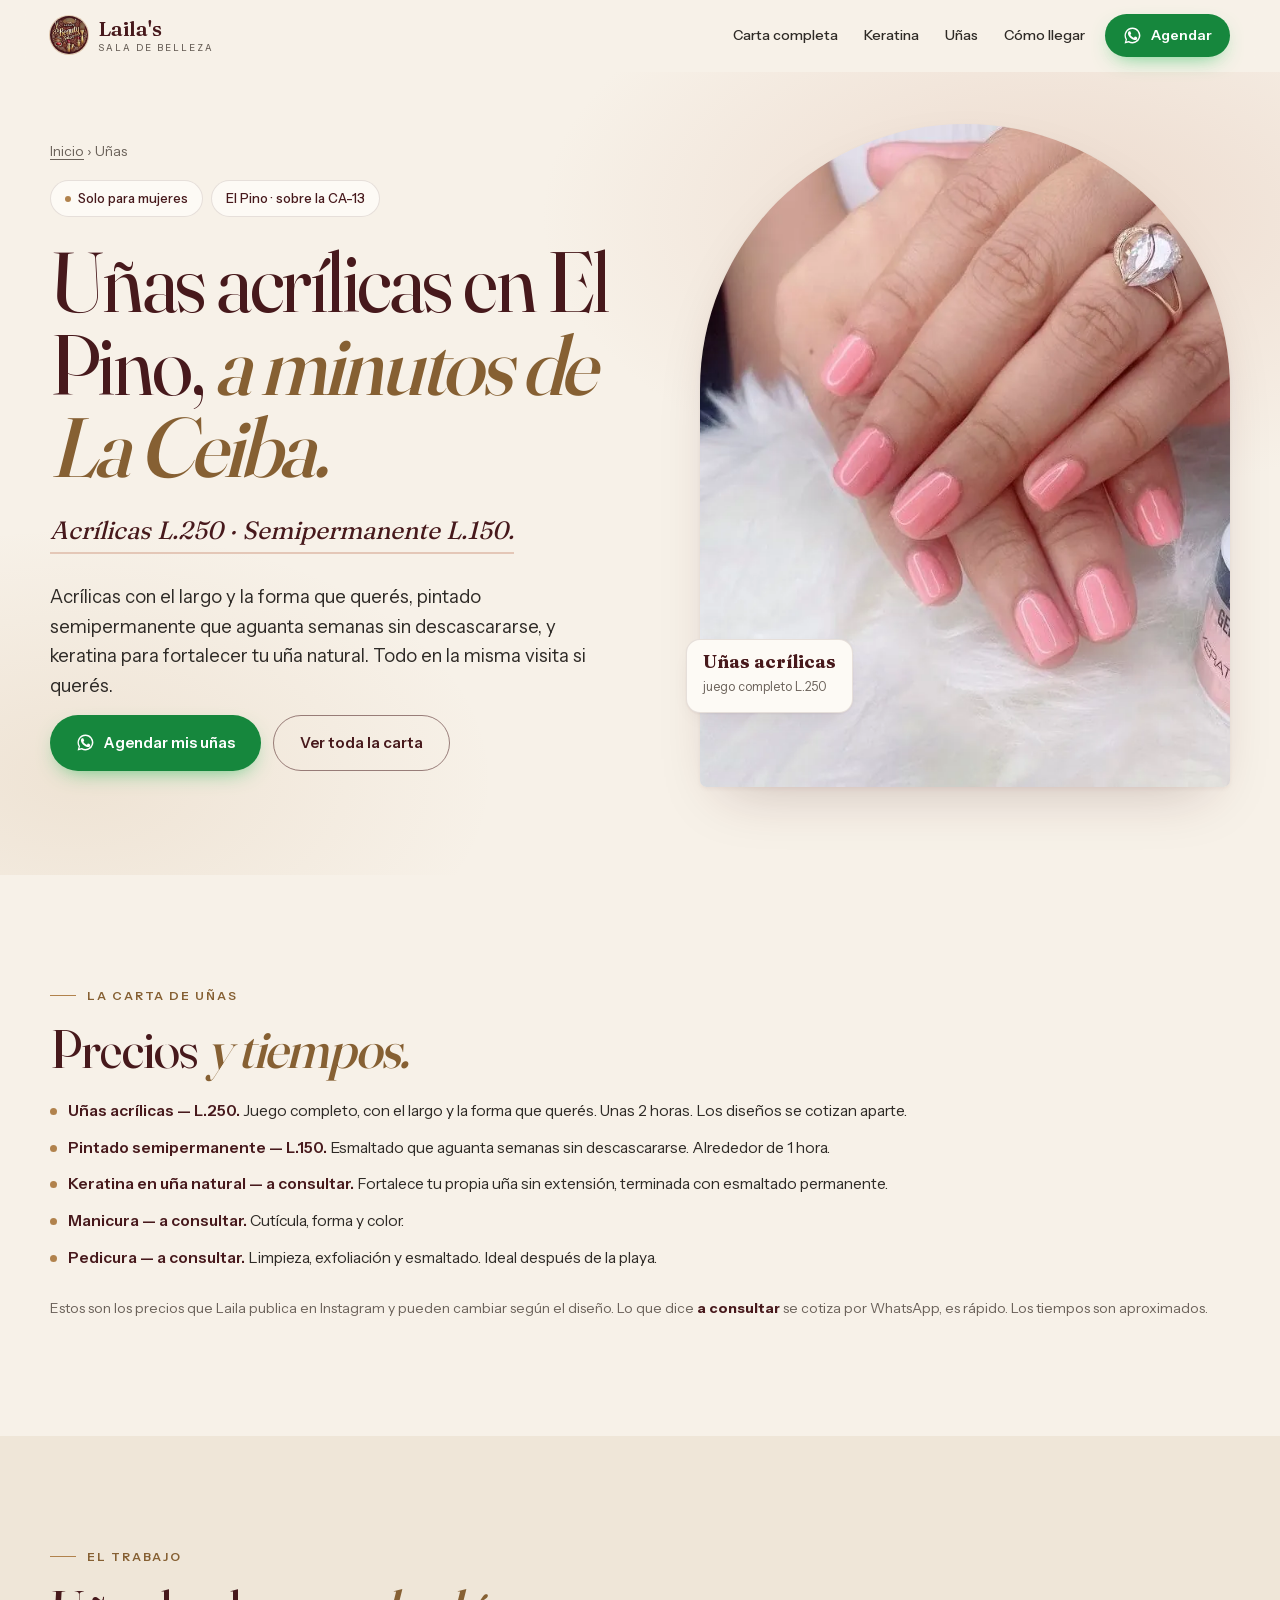
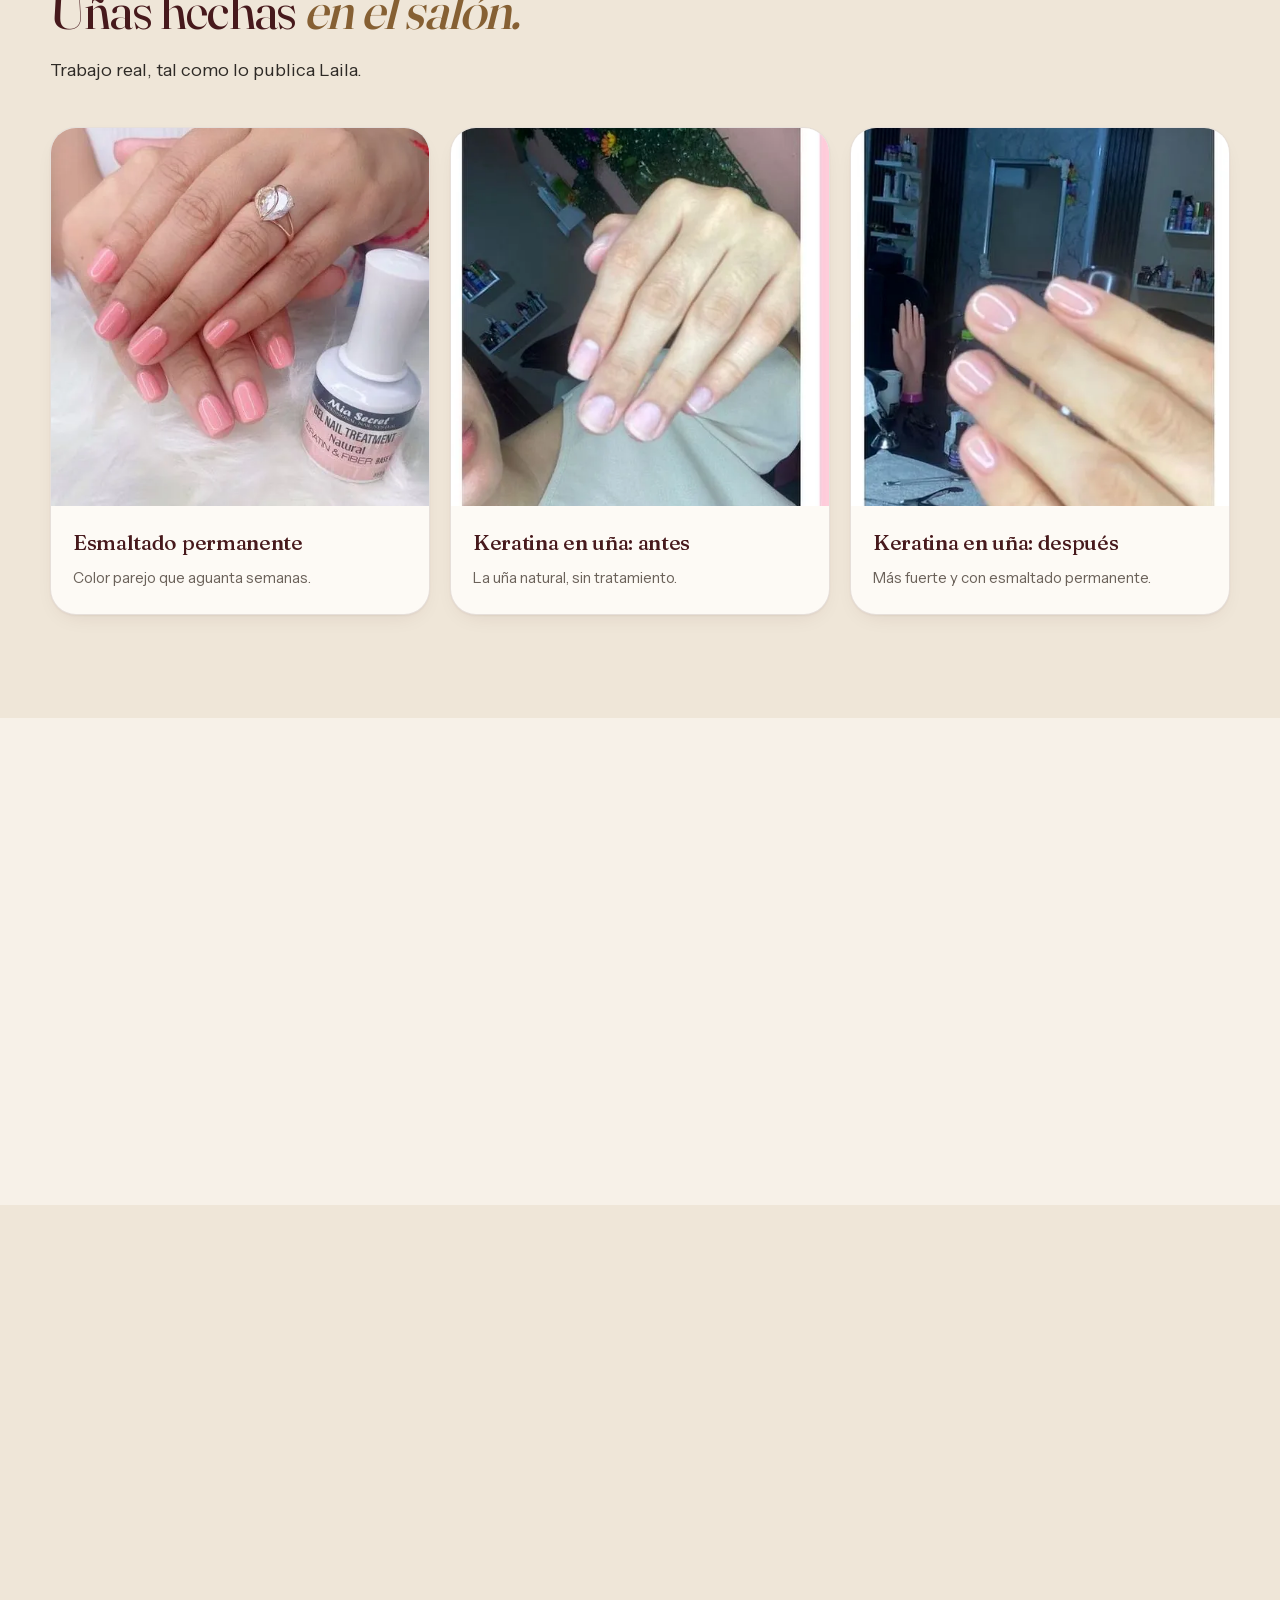
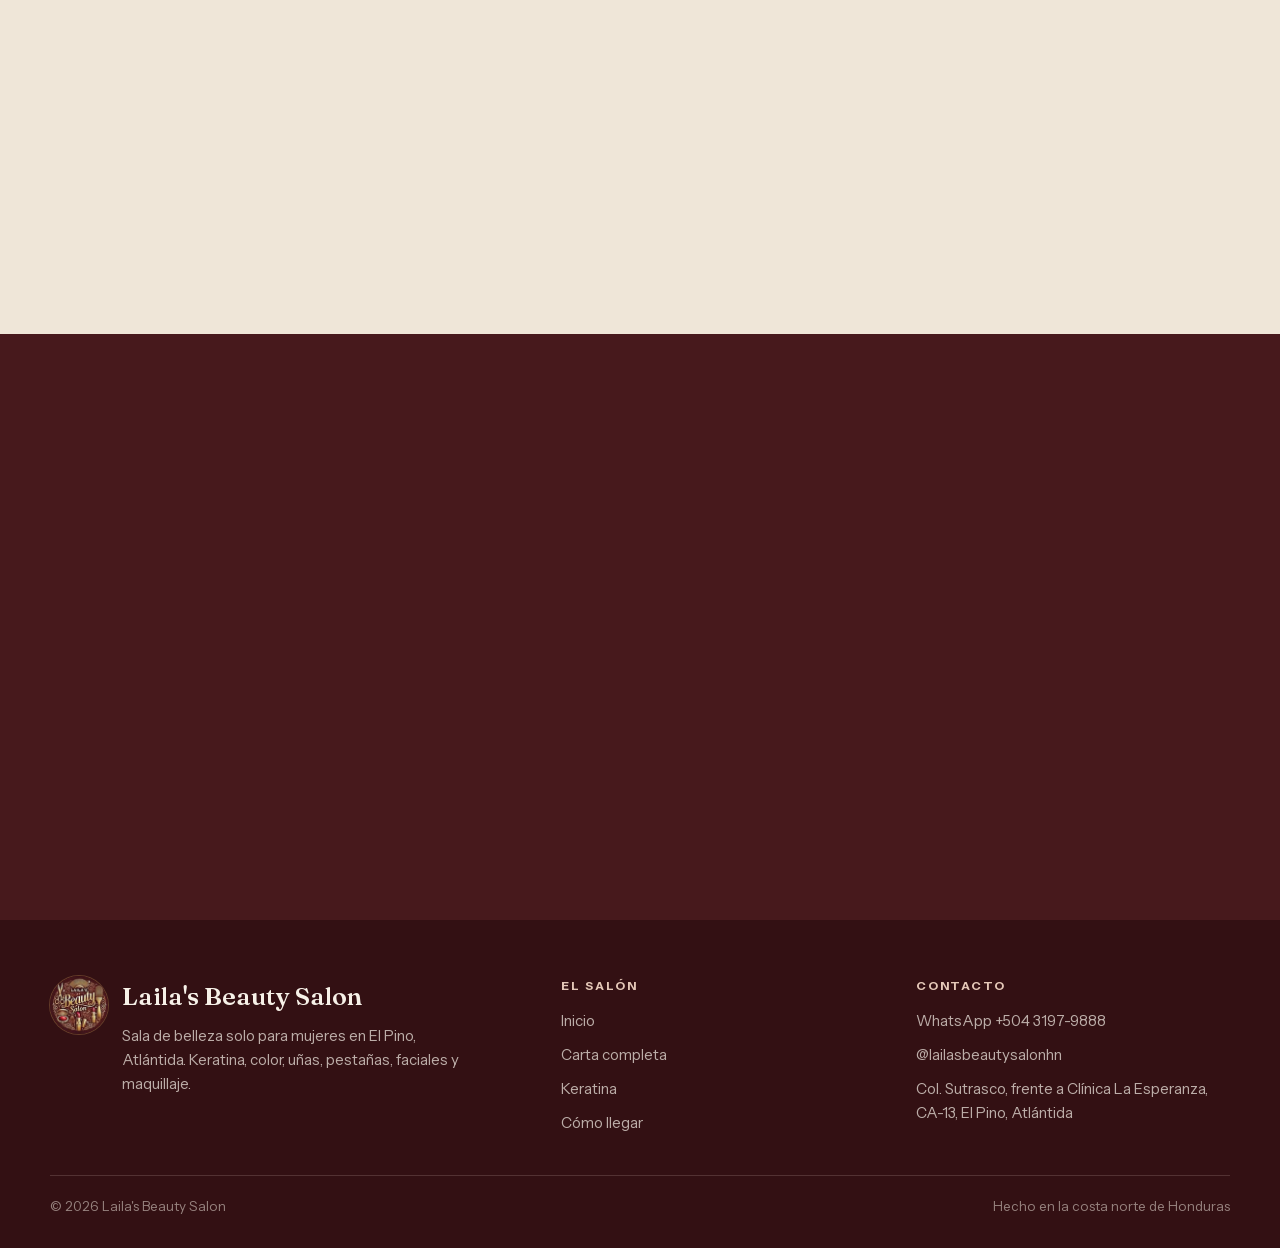
==== unas/index.html @ 7b8ee7a7 "Add keratina and uñas service pages; repo checker; docs The 2026 research ranked dedicated service p" ====
<!DOCTYPE html>
<html lang="es-HN">
<head>
  <meta charset="UTF-8">
  <meta name="viewport" content="width=device-width, initial-scale=1.0">
  <title>Uñas acrílicas en El Pino, cerca de La Ceiba — L.250 | Laila's Beauty Salon</title>
  <meta name="description" content="Uñas acrílicas L.250, pintado semipermanente L.150, keratina en uña natural, manicura y pedicura en El Pino, sobre la CA-13 a 20 minutos de La Ceiba. Salón solo para mujeres. Agendá por WhatsApp al +504 3197-9888.">
  <meta name="theme-color" content="#f7f1e8">
  <link rel="canonical" href="https://thejohncarter-ai.github.io/lailas-beauty-salon/unas/">

  <meta property="og:type" content="website">
  <meta property="og:site_name" content="Laila's Beauty Salon">
  <meta property="og:title" content="Uñas acrílicas L.250 en El Pino — Laila's Beauty Salon">
  <meta property="og:description" content="Acrílicas, semipermanente y keratina en uña natural, a 20 minutos de La Ceiba. Agendá por WhatsApp.">
  <meta property="og:image" content="https://thejohncarter-ai.github.io/lailas-beauty-salon/assets/img/work/unas-rosadas.jpg">
  <meta property="og:image:alt" content="Uñas con pintado semipermanente rosado en Laila's Beauty Salon">
  <meta property="og:url" content="https://thejohncarter-ai.github.io/lailas-beauty-salon/unas/">
  <meta property="og:locale" content="es_HN">
  <meta name="twitter:card" content="summary_large_image">

  <link rel="icon" href="../assets/favicon.svg" type="image/svg+xml">
  <link rel="apple-touch-icon" href="../assets/apple-touch-icon.png">
  <link rel="preload" href="../assets/fonts/Fraunces.woff2" as="font" type="font/woff2" crossorigin>
  <link rel="preload" href="../assets/fonts/InstrumentSans.woff2" as="font" type="font/woff2" crossorigin>
  <link rel="preload" href="../assets/img/work/unas-detalle.webp" as="image" type="image/webp" fetchpriority="high">
  <link rel="stylesheet" href="../css/style.css?v=27bfb7c552">

  <script type="application/ld+json">
  {
    "@context": "https://schema.org",
    "@graph": [
      {
        "@type": "BeautySalon",
        "@id": "https://thejohncarter-ai.github.io/lailas-beauty-salon/#salon",
        "name": "Laila's Beauty Salon",
        "url": "https://thejohncarter-ai.github.io/lailas-beauty-salon/",
        "telephone": "+50431979888",
        "address": {
          "@type": "PostalAddress",
          "streetAddress": "Col. Sutrasco, frente a Clínica La Esperanza, Carretera CA-13",
          "addressLocality": "El Pino",
          "addressRegion": "Atlántida",
          "addressCountry": "HN"
        },
        "geo": { "@type": "GeoCoordinates", "latitude": 15.712227, "longitude": -86.907434 }
      },
      {
        "@type": "Service",
        "@id": "https://thejohncarter-ai.github.io/lailas-beauty-salon/unas/#acrilicas",
        "name": "Uñas acrílicas (juego completo)",
        "serviceType": "Uñas acrílicas",
        "url": "https://thejohncarter-ai.github.io/lailas-beauty-salon/unas/",
        "provider": { "@id": "https://thejohncarter-ai.github.io/lailas-beauty-salon/#salon" },
        "areaServed": [
          { "@type": "City", "name": "El Pino" },
          { "@type": "City", "name": "El Porvenir" },
          { "@type": "City", "name": "La Ceiba" }
        ],
        "offers": { "@type": "Offer", "price": "250", "priceCurrency": "HNL" }
      },
      {
        "@type": "Service",
        "@id": "https://thejohncarter-ai.github.io/lailas-beauty-salon/unas/#semipermanente",
        "name": "Pintado semipermanente",
        "serviceType": "Esmaltado semipermanente",
        "url": "https://thejohncarter-ai.github.io/lailas-beauty-salon/unas/",
        "provider": { "@id": "https://thejohncarter-ai.github.io/lailas-beauty-salon/#salon" },
        "offers": { "@type": "Offer", "price": "150", "priceCurrency": "HNL" }
      },
      {
        "@type": "BreadcrumbList",
        "itemListElement": [
          { "@type": "ListItem", "position": 1, "name": "Inicio", "item": "https://thejohncarter-ai.github.io/lailas-beauty-salon/" },
          { "@type": "ListItem", "position": 2, "name": "Uñas", "item": "https://thejohncarter-ai.github.io/lailas-beauty-salon/unas/" }
        ]
      }
    ]
  }
  </script>
</head>

<body>

<header class="nav">
  <div class="nav__in">
    <a href="../" class="brand" aria-label="Laila's Beauty Salon, inicio">
      <span class="brand__seal"><picture><source srcset="../assets/logo.webp" type="image/webp"><img src="../assets/logo.jpg" alt="" width="38" height="38"></picture></span>
      <span class="brand__txt">
        <span class="brand__name">Laila's</span>
        <span class="brand__sub">Sala de belleza</span>
      </span>
    </a>
    <nav class="nav__links" aria-label="Secciones">
      <a href="../#servicios">Carta completa</a>
      <a href="../keratina/">Keratina</a>
      <a href="../unas/" aria-current="page">Uñas</a>
      <a href="../#ubicacion">Cómo llegar</a>
    </nav>
    <a href="https://wa.me/50431979888?text=%C2%A1Hola%20Laila!%20%F0%9F%8C%BF%20Quiero%20agendar%20u%C3%B1as.%20%C2%BFQu%C3%A9%20cupo%20ten%C3%A9s%20esta%20semana%3F" class="btn btn--wa btn--sm js-wa-unas" target="_blank" rel="noopener">
      <svg viewBox="0 0 24 24" fill="currentColor" aria-hidden="true"><path d="M17.5 14.4c-.3-.2-1.7-.9-2-1-.3-.1-.5-.1-.7.1-.2.3-.7 1-.9 1.2-.2.2-.3.2-.6.1-.3-.2-1.2-.5-2.3-1.4-.9-.8-1.4-1.7-1.6-2-.2-.3 0-.5.1-.6l.5-.5c.1-.2.2-.3.3-.5 0-.2 0-.4-.1-.5 0-.2-.7-1.6-.9-2.2-.2-.6-.5-.5-.7-.5h-.6c-.2 0-.5.1-.8.4-.3.3-1 1-1 2.5s1.1 2.9 1.2 3.1c.1.2 2.1 3.2 5 4.4.7.3 1.2.5 1.7.6.7.2 1.3.2 1.8.1.6-.1 1.7-.7 1.9-1.4.2-.7.2-1.3.2-1.4-.1-.2-.3-.3-.5-.4z"/><path d="M12 2a10 10 0 00-8.6 15.1L2 22l5-1.3A10 10 0 1012 2zm0 18.2c-1.6 0-3.1-.4-4.4-1.2l-.3-.2-3 .8.8-2.9-.2-.3A8.2 8.2 0 1112 20.2z"/></svg>
      <span>Agendar</span>
    </a>
  </div>
</header>

<main>

  <section class="hero">
    <div class="hero__in wrap">
      <div>
        <nav aria-label="Ruta" style="font-size:14px;color:var(--tinta-2);margin-bottom:18px">
          <a href="../" style="text-decoration:underline;text-underline-offset:3px">Inicio</a> › Uñas
        </nav>
        <div class="pills">
          <span class="pill"><i></i>Solo para mujeres</span>
          <span class="pill">El Pino · sobre la CA-13</span>
        </div>

        <h1>Uñas acrílicas en El Pino, <em>a minutos de La Ceiba.</em></h1>
        <p class="hero__hook">Acrílicas L.250 · Semipermanente L.150.</p>
        <p class="hero__sub">Acrílicas con el largo y la forma que querés, pintado semipermanente que aguanta semanas sin descascararse, y keratina para fortalecer tu uña natural. Todo en la misma visita si querés.</p>

        <div class="hero__cta">
          <a href="https://wa.me/50431979888?text=%C2%A1Hola%20Laila!%20%F0%9F%8C%BF%20Quiero%20agendar%20u%C3%B1as.%20%C2%BFQu%C3%A9%20cupo%20ten%C3%A9s%20esta%20semana%3F" class="btn btn--wa js-wa-unas" target="_blank" rel="noopener">
            <svg viewBox="0 0 24 24" fill="currentColor" aria-hidden="true"><path d="M17.5 14.4c-.3-.2-1.7-.9-2-1-.3-.1-.5-.1-.7.1-.2.3-.7 1-.9 1.2-.2.2-.3.2-.6.1-.3-.2-1.2-.5-2.3-1.4-.9-.8-1.4-1.7-1.6-2-.2-.3 0-.5.1-.6l.5-.5c.1-.2.2-.3.3-.5 0-.2 0-.4-.1-.5 0-.2-.7-1.6-.9-2.2-.2-.6-.5-.5-.7-.5h-.6c-.2 0-.5.1-.8.4-.3.3-1 1-1 2.5s1.1 2.9 1.2 3.1c.1.2 2.1 3.2 5 4.4.7.3 1.2.5 1.7.6.7.2 1.3.2 1.8.1.6-.1 1.7-.7 1.9-1.4.2-.7.2-1.3.2-1.4-.1-.2-.3-.3-.5-.4z"/><path d="M12 2a10 10 0 00-8.6 15.1L2 22l5-1.3A10 10 0 1012 2zm0 18.2c-1.6 0-3.1-.4-4.4-1.2l-.3-.2-3 .8.8-2.9-.2-.3A8.2 8.2 0 1112 20.2z"/></svg>
            <span>Agendar mis uñas</span>
          </a>
          <a href="../#servicios" class="btn btn--ghost">Ver toda la carta</a>
        </div>
      </div>

      <div class="hero__art">
        <div class="hero__frame">
          <picture><source srcset="../assets/img/work/unas-detalle.webp" type="image/webp"><img src="../assets/img/work/unas-detalle.jpg" alt="Uñas con pintado semipermanente rosado hechas en Laila's Beauty Salon, El Pino" fetchpriority="high" width="772" height="819"></picture>
        </div>
        <div class="hero__tag">
          <b>Uñas acrílicas</b>
          <span>juego completo L.250</span>
        </div>
      </div>
    </div>
  </section>

  <section class="sec">
    <div class="wrap">
      <span class="kicker">La carta de uñas</span>
      <h2>Precios <em>y tiempos.</em></h2>
      <ul class="ba__facts">
        <li><i></i><span><b>Uñas acrílicas — L.250.</b> Juego completo, con el largo y la forma que querés. Unas 2 horas. Los diseños se cotizan aparte.</span></li>
        <li><i></i><span><b>Pintado semipermanente — L.150.</b> Esmaltado que aguanta semanas sin descascararse. Alrededor de 1 hora.</span></li>
        <li><i></i><span><b>Keratina en uña natural — a consultar.</b> Fortalece tu propia uña sin extensión, terminada con esmaltado permanente.</span></li>
        <li><i></i><span><b>Manicura — a consultar.</b> Cutícula, forma y color.</span></li>
        <li><i></i><span><b>Pedicura — a consultar.</b> Limpieza, exfoliación y esmaltado. Ideal después de la playa.</span></li>
      </ul>
      <p class="menu__note">Estos son los precios que Laila publica en Instagram y pueden cambiar según el diseño. Lo que dice <b>a consultar</b> se cotiza por WhatsApp, es rápido. Los tiempos son aproximados.</p>
    </div>
  </section>

  <section class="sec sec--tint">
    <div class="wrap">
      <span class="kicker">El trabajo</span>
      <h2>Uñas hechas <em>en el salón.</em></h2>
      <p class="lede">Trabajo real, tal como lo publica Laila.</p>
      <div class="boutique">
        <article class="bcard">
          <div class="bcard__img"><picture><source srcset="../assets/img/work/unas-rosadas-sm.webp" type="image/webp"><img src="../assets/img/work/unas-rosadas-sm.jpg" alt="Uñas con esmaltado permanente rosado" loading="lazy" width="700" height="490"></picture></div>
          <div class="bcard__b"><h4>Esmaltado permanente</h4><p>Color parejo que aguanta semanas.</p></div>
        </article>
        <article class="bcard">
          <div class="bcard__img"><picture><source srcset="../assets/img/work/una-antes-sm.webp" type="image/webp"><img src="../assets/img/work/una-antes-sm.jpg" alt="Uña natural antes del tratamiento de keratina" loading="lazy" width="564" height="746"></picture></div>
          <div class="bcard__b"><h4>Keratina en uña: antes</h4><p>La uña natural, sin tratamiento.</p></div>
        </article>
        <article class="bcard">
          <div class="bcard__img"><picture><source srcset="../assets/img/work/keratina-una-sm.webp" type="image/webp"><img src="../assets/img/work/keratina-una-sm.jpg" alt="La misma uña después de la keratina en uña natural con esmaltado permanente" loading="lazy" width="548" height="746"></picture></div>
          <div class="bcard__b"><h4>Keratina en uña: después</h4><p>Más fuerte y con esmaltado permanente.</p></div>
        </article>
      </div>
    </div>
  </section>

  <section class="sec">
    <div class="wrap">
      <span class="kicker">Cuidados</span>
      <h2>Para que te <em>duren más.</em></h2>
      <ul class="ba__facts">
        <li><i></i><span><b>Usá guantes</b> para lavar trastos o limpiar con químicos.</span></li>
        <li><i></i><span><b>No usés las uñas como herramienta</b> para abrir latas o despegar cosas.</span></li>
        <li><i></i><span><b>Aceite de cutícula</b> un par de veces por semana.</span></li>
        <li><i></i><span><b>Si se te levanta o se quiebra una,</b> escribime antes de intentar arreglarla en casa.</span></li>
      </ul>
    </div>
  </section>

  <section class="sec sec--tint">
    <div class="wrap">
      <span class="kicker">Preguntas</span>
      <h2>Lo que más me preguntan <em>de uñas.</em></h2>
      <div class="faq">
        <details open>
          <summary>¿Cuánto cuestan las uñas acrílicas en El Pino?</summary>
          <p>Un juego completo de uñas acrílicas cuesta L.250 en Laila's Beauty Salon y toma unas 2 horas. Los diseños se cotizan aparte según lo que querás.</p>
        </details>
        <details>
          <summary>¿Cuánto cuesta el pintado semipermanente?</summary>
          <p>L.150, y toma alrededor de una hora. Aguanta semanas sin descascararse; cuánto exactamente depende de tu uña y de tu día a día.</p>
        </details>
        <details>
          <summary>¿Qué es la keratina en uña natural?</summary>
          <p>Es un tratamiento que fortalece tu propia uña, sin ponerte extensión, terminado con esmaltado permanente. Se cotiza por WhatsApp.</p>
        </details>
        <details>
          <summary>Vengo de La Ceiba, ¿dónde queda el salón?</summary>
          <p>En El Pino, a orilla de la carretera CA-13 rumbo a Tela, frente a Clínica La Esperanza. Son unos 20 minutos desde La Ceiba y hay parqueo al frente.</p>
        </details>
      </div>
    </div>
  </section>

  <section class="sec sec--dark on-dark">
    <div class="wrap">
      <span class="kicker">Agendá</span>
      <h2>¿Te las hacés <em>esta semana?</em></h2>
      <p class="lede">Escribime y te paso el horario que tengo libre. Se abre WhatsApp con el mensaje ya escrito.</p>
      <div style="display:flex;gap:11px;flex-wrap:wrap;margin-top:22px">
        <a href="https://wa.me/50431979888?text=%C2%A1Hola%20Laila!%20%F0%9F%8C%BF%20Quiero%20agendar%20u%C3%B1as.%20%C2%BFQu%C3%A9%20cupo%20ten%C3%A9s%20esta%20semana%3F" class="btn btn--wa js-wa-unas" target="_blank" rel="noopener">
          <svg viewBox="0 0 24 24" fill="currentColor" aria-hidden="true"><path d="M17.5 14.4c-.3-.2-1.7-.9-2-1-.3-.1-.5-.1-.7.1-.2.3-.7 1-.9 1.2-.2.2-.3.2-.6.1-.3-.2-1.2-.5-2.3-1.4-.9-.8-1.4-1.7-1.6-2-.2-.3 0-.5.1-.6l.5-.5c.1-.2.2-.3.3-.5 0-.2 0-.4-.1-.5 0-.2-.7-1.6-.9-2.2-.2-.6-.5-.5-.7-.5h-.6c-.2 0-.5.1-.8.4-.3.3-1 1-1 2.5s1.1 2.9 1.2 3.1c.1.2 2.1 3.2 5 4.4.7.3 1.2.5 1.7.6.7.2 1.3.2 1.8.1.6-.1 1.7-.7 1.9-1.4.2-.7.2-1.3.2-1.4-.1-.2-.3-.3-.5-.4z"/><path d="M12 2a10 10 0 00-8.6 15.1L2 22l5-1.3A10 10 0 1012 2zm0 18.2c-1.6 0-3.1-.4-4.4-1.2l-.3-.2-3 .8.8-2.9-.2-.3A8.2 8.2 0 1112 20.2z"/></svg>
          <span>Agendar mis uñas</span>
        </a>
        <a class="btn btn--ghost" href="https://www.google.com/maps/search/?api=1&query=P36V%2BV2W+El+Pino+Honduras" target="_blank" rel="noopener">Cómo llegar</a>
      </div>
      <div class="book__num">
        <span>WhatsApp directo</span>
        <b>+504 3197-9888</b>
      </div>
    </div>
  </section>
</main>

<footer class="foot on-dark">
  <div class="wrap">
    <div class="foot__grid">
      <div class="foot__brand">
        <span class="brand__seal"><picture><source srcset="../assets/logo.webp" type="image/webp"><img src="../assets/logo.jpg" alt="" width="58" height="58"></picture></span>
        <div>
          <div class="foot__name">Laila's Beauty Salon</div>
          <p style="font-size:15px;margin-top:8px;max-width:36ch">Sala de belleza solo para mujeres en El Pino, Atlántida. Keratina, color, uñas, pestañas, faciales y maquillaje.</p>
        </div>
      </div>
      <div>
        <h5>El salón</h5>
        <ul class="foot__links">
          <li><a href="../">Inicio</a></li>
          <li><a href="../#servicios">Carta completa</a></li>
          <li><a href="../keratina/">Keratina</a></li>
          <li><a href="../#ubicacion">Cómo llegar</a></li>
        </ul>
      </div>
      <div>
        <h5>Contacto</h5>
        <ul class="foot__links">
          <li><a class="js-wa-plain" href="https://wa.me/50431979888?text=%C2%A1Hola%20Laila!%20%F0%9F%8C%BF%20Quiero%20preguntar%20por%20una%20cita." target="_blank" rel="noopener">WhatsApp +504 3197-9888</a></li>
          <li><a href="https://www.instagram.com/lailasbeautysalonhn" target="_blank" rel="noopener">@lailasbeautysalonhn</a></li>
          <li>Col. Sutrasco, frente a Clínica La Esperanza, CA-13, El Pino, Atlántida</li>
        </ul>
      </div>
    </div>
    <div class="foot__bar">
      <span>© 2026 Laila's Beauty Salon</span>
      <span>Hecho en la costa norte de Honduras</span>
    </div>
  </div>
</footer>

</body>
</html>
---- css/style.css ----
/* =====================================================================
   LAILA'S BEAUTY SALON — El Pino, Atlántida (sobre la CA-13)
   Cal (marfil) de fondo, Vino (oxblood del logo) como tinta, Bronce
   para los detalles. El oxblood #47191c sale del logo de Laila; deja de
   ser el fondo y pasa a ser la tinta, que es lo que hace que el trabajo
   de ella se vea bien en foto.
   Tipografía: Fraunces (títulos) + Instrument Sans (todo lo demás).
   ===================================================================== */

/* ---------- fuentes propias (subsetadas a latín, ~95 KB en total) ---------- */
@font-face {
  font-family: 'Fraunces';
  src: url('../assets/fonts/Fraunces.woff2') format('woff2-variations');
  font-weight: 100 900;
  font-stretch: 100%;
  font-display: swap;
}
@font-face {
  font-family: 'Instrument Sans';
  src: url('../assets/fonts/InstrumentSans.woff2') format('woff2-variations');
  font-weight: 400 700;
  font-display: swap;
}

:root {
  /* — la paleta — */
  --cal:       #f7f1e8;   /* marfil cálido: el fondo de todo */
  --cal-2:     #fdfaf5;   /* marfil más claro, para tarjetas */
  --cal-3:     #efe6d8;   /* marfil hundido, para bandas */
  --concha:    #e4c7b7;   /* rosa arena */
  --concha-2:  #f2e0d6;
  --bronce:    #b1824c;   /* sustituye al oro: se imprime y se corta en vinil. 3:1 sobre cal */
  --bronce-2:  #866033;   /* 4.5:1 hasta sobre cal-3 */
  --vino:      #47191c;   /* el oxblood exacto del logo */
  --vino-2:    #5e2328;
  --vino-3:    #331013;
  --vino-4:    #240b0e;
  --tinta:     #2e2a26;   /* gris cálido para el cuerpo de texto, nunca negro puro */
  --tinta-2:   #6b625a;
  --tinta-3:   #7b726a;   /* 4.5:1 sobre cal-2 */

  /* --line y --line-2 son decorativas (separadores, reglas).
     --line-ui es la que identifica un control y sí llega a 3:1 (WCAG 1.4.11). */
  --line:        rgba(71, 25, 28, 0.12);
  --line-2:      rgba(71, 25, 28, 0.22);
  --line-ui:     rgba(71, 25, 28, 0.53);
  --line-bronce: rgba(181, 133, 78, 0.38);
  --line-dark:   rgba(244, 231, 214, 0.16);
  --line-dark-ui: rgba(244, 231, 214, 0.42);

  --wa: #16873d;        /* verde WhatsApp lo bastante oscuro para texto blanco (4.6:1) */
  --wa-hover: #11702f;
  --wa-dark: #0f7a36;

  --display: 'Fraunces', 'Instrument Serif', Georgia, 'Times New Roman', serif;
  --sans: 'Instrument Sans', 'Inter', system-ui, -apple-system, 'Segoe UI', sans-serif;

  --ease: cubic-bezier(0.22, 1, 0.36, 1);
  --nav-h: 72px;
  --r: 16px;
  --r-lg: 26px;
  --shadow: 0 1px 2px rgba(71,25,28,.05), 0 8px 24px -12px rgba(71,25,28,.14);
  --shadow-lg: 0 2px 4px rgba(71,25,28,.05), 0 24px 60px -24px rgba(71,25,28,.26);
}

*, *::before, *::after { box-sizing: border-box; }

html {
  scroll-behavior: smooth;
  scroll-padding-top: calc(var(--nav-h) + 16px);
  -webkit-text-size-adjust: 100%;
  overflow-x: clip;
}
* { -webkit-tap-highlight-color: transparent; }
::selection { background: var(--concha); color: var(--vino); }

body {
  margin: 0;
  background: var(--cal);
  color: var(--tinta);
  font-family: var(--sans);
  font-size: 17px;
  line-height: 1.6;
  overflow-x: clip;
  -webkit-font-smoothing: antialiased;
  font-optical-sizing: auto;
}
body.is-locked { overflow: hidden; }
img { display: block; max-width: 100%; }
a { color: inherit; text-decoration: none; }
button { font: inherit; color: inherit; background: none; border: 0; cursor: pointer; }
input { font: inherit; color: inherit; }
h1, h2, h3, h4 { margin: 0; font-family: var(--display); font-weight: 500; color: var(--vino); letter-spacing: -0.015em; }
p { margin: 0 0 1em; }

/* foco visible en todo (WCAG 2.2) */
:focus-visible { outline: 2px solid var(--vino); outline-offset: 3px; border-radius: 4px; }
.on-dark :focus-visible { outline-color: var(--concha); }

.wrap { width: min(1180px, 100% - 48px); margin-inline: auto; }
.sr { position: absolute; width: 1px; height: 1px; margin: -1px; overflow: hidden; clip-path: inset(50%); white-space: nowrap; }

/* =====================  NAV  ===================== */
.nav {
  position: sticky; top: 0; z-index: 60; height: var(--nav-h);
  display: flex; align-items: center;
  background: rgba(247, 241, 232, .96);
  border-bottom: 1px solid transparent;
  transition: border-color .3s, box-shadow .3s;
}
.nav.is-scrolled { border-bottom-color: var(--line); box-shadow: 0 1px 12px rgba(71,25,28,.05); }
@media (min-width: 1024px) { .nav { background: rgba(247,241,232,.86); backdrop-filter: blur(12px); } }
.nav__in { display: flex; align-items: center; gap: 20px; width: min(1180px, 100% - 48px); margin-inline: auto; }

.brand { display: flex; align-items: center; gap: 10px; margin-right: auto; }
.brand__seal { width: 38px; height: 38px; border-radius: 50%; overflow: hidden; flex: none; box-shadow: 0 0 0 1px var(--line-bronce); }
.brand__seal img { width: 100%; height: 100%; object-fit: cover; }
.brand__txt { display: grid; line-height: 1; }
.brand__name { font-family: var(--display); font-size: 21px; font-weight: 600; color: var(--vino); letter-spacing: -.01em; }
.brand__sub { font-size: 9px; letter-spacing: .22em; text-transform: uppercase; color: var(--tinta-2); margin-top: 4px; font-weight: 500; }

.nav__links { display: flex; gap: 26px; }
.nav__links a { position: relative; font-size: 14px; color: var(--tinta); font-weight: 500; padding: 6px 0; transition: color .25s; }
.nav__links a::after { content: ''; position: absolute; left: 0; bottom: 0; height: 2px; width: 0; background: var(--bronce); transition: width .3s var(--ease); }
.nav__links a:hover, .nav__links a.is-active { color: var(--vino); }
.nav__links a:hover::after, .nav__links a.is-active::after { width: 100%; }

.lang { display: flex; border: 1px solid var(--line-ui); border-radius: 999px; padding: 2px; }
.lang__btn { font-size: 11px; font-weight: 600; letter-spacing: .06em; padding: 6px 11px; border-radius: 999px; color: var(--tinta-2); transition: .25s; min-height: 28px; }
.lang__btn.is-active { background: var(--vino); color: var(--cal); }

.burger { display: none; width: 44px; height: 44px; position: relative; flex: none; }
.burger span { position: absolute; left: 11px; width: 22px; height: 2px; background: var(--vino); border-radius: 2px; transition: .35s var(--ease); }
.burger span:nth-child(1) { top: 16px; } .burger span:nth-child(2) { top: 21px; } .burger span:nth-child(3) { top: 26px; }
.burger.is-open span:nth-child(1) { top: 21px; transform: rotate(45deg); }
.burger.is-open span:nth-child(2) { opacity: 0; }
.burger.is-open span:nth-child(3) { top: 21px; transform: rotate(-45deg); }

.mmenu {
  position: fixed; inset: var(--nav-h) 0 0; z-index: 55; background: var(--cal);
  display: grid; align-content: start; gap: 2px; padding: 28px 24px;
  opacity: 0; visibility: hidden; transition: opacity .3s, visibility .3s;
}
.mmenu.is-open { opacity: 1; visibility: visible; }
.mmenu a { font-family: var(--display); font-size: 30px; color: var(--vino); padding: 12px 0; border-bottom: 1px solid var(--line); }
.mmenu__foot { margin-top: 26px; font-size: 14px; color: var(--tinta-2); }

/* =====================  BOTONES  ===================== */
.btn {
  display: inline-flex; align-items: center; justify-content: center; gap: 9px;
  padding: 15px 26px; border-radius: 999px; font-size: 15px; font-weight: 600;
  min-height: 48px;                       /* WCAG 2.2 objetivo táctil */
  transition: transform .2s var(--ease), box-shadow .25s, background-color .25s, color .25s;
  white-space: nowrap; text-align: center;
}
.btn svg { width: 19px; height: 19px; flex: none; }
.btn--wa { background: var(--wa); color: #fff; box-shadow: 0 8px 22px -10px rgba(30,185,84,.8); }
.btn--wa:hover { background: var(--wa-hover); transform: translateY(-2px); }
.btn--vino { background: var(--vino); color: var(--cal); }
.btn--vino:hover { background: var(--vino-2); transform: translateY(-2px); }
.btn--ghost { border: 1.5px solid var(--line-ui); color: var(--vino); }
.btn--ghost:hover { border-color: var(--vino); background: rgba(71,25,28,.04); }
.on-dark .btn--ghost { border-color: var(--line-dark-ui); color: var(--cal); }
.on-dark .btn--ghost:hover { border-color: var(--concha); background: rgba(247,241,232,.08); }
.btn--sm { padding: 10px 18px; font-size: 14px; min-height: 40px; }
.btn--block { width: 100%; }

/* =====================  HERO  ===================== */
.hero { position: relative; padding: clamp(28px, 4.5vw, 52px) 0 clamp(52px, 7vw, 88px); overflow: hidden; }
.hero::before {
  content: ''; position: absolute; inset: 0; z-index: 0;
  background:
    radial-gradient(62% 55% at 82% 18%, rgba(228,199,183,.55), transparent 64%),
    radial-gradient(48% 46% at 6% 88%, rgba(181,133,78,.13), transparent 68%);
}
.hero__in { position: relative; z-index: 1; display: grid; grid-template-columns: 1.05fr .95fr; gap: clamp(32px, 5vw, 64px); align-items: center; }

.pills { display: flex; flex-wrap: wrap; gap: 8px; margin-bottom: 24px; }
.pill { display: inline-flex; align-items: center; gap: 7px; padding: 7px 14px; border-radius: 999px; font-size: 13px; font-weight: 500; background: var(--cal-2); border: 1px solid var(--line); color: var(--vino); }
.pill i { width: 6px; height: 6px; border-radius: 50%; background: var(--bronce); font-style: normal; flex: none; }
.pill--wa { background: rgba(30,185,84,.1); border-color: rgba(30,185,84,.3); color: var(--wa-dark); }
.pill--wa i { background: var(--wa); }

.hero h1 {
  font-size: clamp(42px, 7.4vw, 84px); line-height: .98; font-weight: 400;
  letter-spacing: -0.03em; margin-bottom: 22px;
  font-variation-settings: 'opsz' 144;
}
.hero h1 em { font-style: italic; font-weight: 500; color: var(--bronce-2); }
.hero__sub { max-width: 46ch; font-size: clamp(16px, 1.6vw, 18.5px); color: var(--tinta); margin-bottom: 14px; }
.hero__hook {
  display: inline-block; font-family: var(--display); font-style: italic;
  font-size: clamp(19px, 2.3vw, 25px); color: var(--vino); margin-bottom: 28px;
  border-bottom: 2px solid var(--concha); padding-bottom: 2px;
}
.hero__cta { display: flex; flex-wrap: wrap; gap: 12px; }

.hero__stats { display: flex; gap: clamp(20px, 3vw, 40px); margin-top: 38px; padding-top: 24px; border-top: 1px solid var(--line); }
.stat b { display: block; font-family: var(--display); font-size: clamp(26px, 3vw, 34px); font-weight: 600; color: var(--vino); line-height: 1; }
.stat > span { display: block; font-size: 12.5px; color: var(--tinta-2); margin-top: 6px; line-height: 1.3; }

.hero__art { position: relative; }
.hero__frame {
  position: relative; aspect-ratio: 4/5; border-radius: 50vw 50vw var(--r) var(--r);
  overflow: hidden; box-shadow: var(--shadow-lg);
}
.hero__frame img { width: 100%; height: 100%; object-fit: cover; object-position: 50% 30%; }
.hero__tag {
  position: absolute; left: -14px; bottom: 74px; z-index: 2;
  background: var(--cal-2); border-radius: 14px; padding: 12px 16px; box-shadow: var(--shadow);
  border: 1px solid var(--line);
}
.hero__tag b { display: block; font-family: var(--display); font-size: 18px; color: var(--vino); line-height: 1.15; }
.hero__tag span { font-size: 12.5px; color: var(--tinta-2); }
.hero__seal {
  position: absolute; right: -12px; bottom: -12px; width: 106px; height: 106px; border-radius: 50%;
  overflow: hidden; z-index: 3; box-shadow: 0 0 0 5px var(--cal), var(--shadow);
}
.hero__seal img { width: 100%; height: 100%; object-fit: cover; }

/* =====================  MARQUEE  ===================== */
.marquee { background: var(--vino); color: var(--cal); padding: 13px 0; overflow: hidden; }
.marquee__row { display: flex; gap: 34px; width: max-content; animation: slide 42s linear infinite; }
.marquee:hover .marquee__row { animation-play-state: paused; }
.marquee__row span { font-family: var(--display); font-size: 18px; font-style: italic; display: flex; align-items: center; gap: 34px; white-space: nowrap; }
.marquee__row span::after { content: '·'; color: var(--concha); font-style: normal; }
@keyframes slide { to { transform: translateX(-50%); } }

/* =====================  SECCIONES  ===================== */
.sec { padding: clamp(64px, 8vw, 108px) 0; position: relative; }
.sec:not(#salon) { content-visibility: auto; contain-intrinsic-size: auto 900px; }
.sec--tint { background: var(--cal-3); }
.sec--dark { background: var(--vino); color: rgba(247,241,232,.82); }
.sec--dark h2, .sec--dark h3, .sec--dark h4 { color: var(--cal); }

.kicker { display: inline-flex; align-items: center; gap: 11px; font-size: 12px; font-weight: 600; letter-spacing: .16em; text-transform: uppercase; color: var(--bronce-2); margin-bottom: 16px; }
.kicker::before { content: ''; width: 26px; height: 1.5px; background: var(--bronce); }
.sec--dark .kicker { color: var(--concha); }
.sec--dark .kicker::before { background: var(--concha); }

.sec h2 { font-size: clamp(31px, 4.6vw, 54px); line-height: 1.03; font-weight: 400; margin-bottom: 18px; font-variation-settings: 'opsz' 144; }
.sec h2 em { font-style: italic; font-weight: 500; color: var(--bronce-2); }
.sec--dark h2 em { color: var(--concha); }
.lede { max-width: 58ch; font-size: clamp(16px, 1.6vw, 18px); color: var(--tinta); }
.sec--dark .lede { color: rgba(247,241,232,.8); }

/* Falla abierto: sin JS el contenido se ve igual. La clase .js la pone un
   script en línea en el <head>, antes de que cualquier red pueda fallar. */
.reveal { opacity: 1; transform: none; }
.js .reveal { opacity: 0; transform: translateY(20px); transition: opacity .45s var(--ease), transform .45s var(--ease); }
.js .reveal.is-in { opacity: 1; transform: none; }

/* =====================  EXPERIENCIA  ===================== */
.exp__grid { display: grid; grid-template-columns: repeat(3, 1fr); gap: 22px; margin-top: 48px; }
.card { background: var(--cal-2); border: 1px solid var(--line); border-radius: var(--r-lg); overflow: hidden; box-shadow: var(--shadow); transition: transform .4s var(--ease), box-shadow .4s; }
.card:hover { transform: translateY(-4px); box-shadow: var(--shadow-lg); }
.card__img { aspect-ratio: 5/4; overflow: hidden; background: var(--cal-3); }
.card__img img { width: 100%; height: 100%; object-fit: cover; transition: transform .8s var(--ease); }
.card:hover .card__img img { transform: scale(1.04); }
.card__body { padding: 24px 24px 28px; }
.card h3 { font-size: 24px; margin-bottom: 10px; }
.card p { font-size: 15.5px; color: var(--tinta-2); margin: 0; }
.card__foot { margin-top: 16px; padding-top: 14px; border-top: 1px solid var(--line); font-size: 13px; font-weight: 600; color: var(--bronce-2); }

/* =====================  ANTES / DESPUÉS  ===================== */
.ba { margin-top: 44px; display: grid; grid-template-columns: 1.15fr .85fr; gap: 40px; align-items: center; }
.ba__stage { position: relative; border-radius: var(--r-lg); overflow: hidden; box-shadow: var(--shadow-lg); aspect-ratio: 4/5; background: var(--cal-3); }
.ba__stage img { position: absolute; inset: 0; width: 100%; height: 100%; object-fit: cover; }
.ba__after { clip-path: inset(0 0 0 var(--split, 50%)); }
.ba__label {
  position: absolute; top: 14px; z-index: 3; font-size: 12px; font-weight: 600; letter-spacing: .1em;
  text-transform: uppercase; padding: 6px 12px; border-radius: 999px;
  background: rgba(247,241,232,.92); color: var(--vino);
}
.ba__label--b { left: 14px; }
.ba__label--a { right: 14px; }
.ba__handle { position: absolute; top: 0; bottom: 0; left: var(--split, 50%); width: 2px; background: var(--cal); z-index: 4; pointer-events: none; box-shadow: 0 0 0 1px rgba(71,25,28,.14); }
.ba__handle::after {
  content: '⇄'; position: absolute; top: 50%; left: 50%; transform: translate(-50%,-50%);
  width: 44px; height: 44px; border-radius: 50%; background: var(--cal); color: var(--vino);
  display: grid; place-items: center; font-size: 17px; box-shadow: var(--shadow);
}
.ba__range {
  position: absolute; inset: 0; z-index: 5; width: 100%; height: 100%; margin: 0;
  opacity: 0; cursor: ew-resize; -webkit-appearance: none; appearance: none; background: none;
}
.ba__range::-webkit-slider-thumb { -webkit-appearance: none; width: 56px; height: 100%; }
.ba__range::-moz-range-thumb { width: 56px; height: 100%; border: 0; }
.ba__range:focus-visible + .ba__handle::after { outline: 3px solid var(--vino); outline-offset: 2px; }
.ba__copy h3 { font-size: clamp(24px, 3vw, 34px); margin-bottom: 14px; }
.ba__hint { font-size: 13.5px; color: var(--tinta-2); margin-top: 14px; }
.ba__facts { list-style: none; margin: 22px 0 26px; padding: 0; display: grid; gap: 12px; }
.ba__facts li { display: grid; grid-template-columns: auto 1fr; gap: 11px; font-size: 15.5px; align-items: start; }
.ba__facts b { color: var(--vino); font-weight: 600; }
.ba__facts i { width: 7px; height: 7px; border-radius: 50%; background: var(--bronce); margin-top: 9px; }

/* =====================  SERVICIOS + CITA  ===================== */
.menu__grid { display: grid; grid-template-columns: 1.45fr 1fr; gap: 40px; align-items: start; margin-top: 44px; }
.chips { display: flex; flex-wrap: wrap; gap: 8px; margin-bottom: 20px; }
.chip { padding: 9px 17px; border: 1.5px solid var(--line-ui); border-radius: 999px; font-size: 14px; font-weight: 500; color: var(--tinta); transition: .25s; min-height: 40px; }
.chip:hover { border-color: var(--vino); }
.chip.is-active { background: var(--vino); border-color: var(--vino); color: var(--cal); }

.services { list-style: none; margin: 0; padding: 0; display: grid; gap: 8px; }
.service {
  display: grid; grid-template-columns: auto 1fr auto; gap: 14px; align-items: center;
  padding: 15px 18px; border: 1.5px solid var(--line-ui); border-radius: var(--r); cursor: pointer;
  background: var(--cal-2); transition: border-color .25s, background-color .25s, transform .25s;
  min-height: 48px;
}
.service:hover { border-color: var(--line-bronce); }
.service.is-selected { border-color: var(--vino); background: var(--concha-2); }
.service.is-hidden { display: none; }
.service__check { width: 22px; height: 22px; border: 1.5px solid var(--line-ui); border-radius: 6px; display: grid; place-items: center; flex: none; transition: .25s; background: #fff; }
.service__check svg { width: 13px; height: 13px; fill: none; stroke: var(--cal); stroke-width: 3; stroke-linecap: round; stroke-linejoin: round; opacity: 0; }
.service.is-selected .service__check { background: var(--vino); border-color: var(--vino); }
.service.is-selected .service__check svg { opacity: 1; }
.service__name { font-size: 16px; font-weight: 600; color: var(--vino); display: flex; align-items: center; gap: 8px; flex-wrap: wrap; }
.service__tag { font-size: 11px; font-weight: 600; letter-spacing: .04em; padding: 3px 9px; border-radius: 999px; background: var(--bronce); color: #fff; }
.service__desc { font-size: 14px; color: var(--tinta-2); margin-top: 2px; }
.service__meta { text-align: right; flex: none; }
.service__price { font-family: var(--display); font-size: 21px; font-weight: 600; color: var(--vino); line-height: 1.1; white-space: nowrap; }
.service__price small { font-family: var(--sans); font-size: 13px; font-weight: 600; color: var(--bronce-2); }
.service__time { font-size: 12.5px; color: var(--tinta-3); margin-top: 2px; }
.menu__note { margin-top: 20px; font-size: 14px; color: var(--tinta-2); line-height: 1.65; }
.menu__note b { color: var(--vino); }

/* — la boleta — */
.ticket {
  position: sticky; top: calc(var(--nav-h) + 18px);
  border: 1px solid var(--line-2); border-radius: var(--r-lg); overflow: hidden;
  background: var(--cal-2); box-shadow: var(--shadow-lg);
}
.ticket__top { padding: 20px 22px 15px; border-bottom: 1px solid var(--line); display: flex; align-items: baseline; justify-content: space-between; gap: 10px; }
.ticket__top h3 { font-size: 23px; }
.ticket__no { font-size: 12px; color: var(--tinta-3); }
.ticket__body { padding: 14px 22px; max-height: 230px; overflow-y: auto; }
.ticket__empty { font-size: 15px; color: var(--tinta-2); text-align: center; padding: 22px 0; margin: 0; }
.ticket__line { display: grid; grid-template-columns: 1fr auto auto; gap: 10px; align-items: baseline; padding: 9px 0; border-bottom: 1px dotted var(--line); font-size: 15px; }
.ticket__line:last-child { border-bottom: 0; }
.ticket__line small { font-size: 12px; color: var(--tinta-3); }
.ticket__line span:last-child { font-family: var(--display); font-weight: 600; color: var(--vino); white-space: nowrap; }
.ticket__line--q { font-family: var(--sans) !important; font-size: 13px; font-weight: 600; color: var(--bronce-2) !important; }

.ticket__when { padding: 4px 22px 16px; border-top: 1px solid var(--line); }
.ticket__lbl { font-size: 12.5px; font-weight: 600; color: var(--vino); margin: 15px 0 8px; display: block; }
.mini { display: flex; flex-wrap: wrap; gap: 6px; }
.mini button { padding: 8px 14px; border: 1.5px solid var(--line-ui); border-radius: 999px; font-size: 13.5px; color: var(--tinta); transition: .22s; min-height: 40px; }
.mini button:hover { border-color: var(--bronce); }
.mini button.is-on { background: var(--vino); border-color: var(--vino); color: var(--cal); font-weight: 600; }
.field { width: 100%; padding: 12px 15px; background: #fff; border: 1.5px solid var(--line-ui); border-radius: 11px; font-size: 16px; min-height: 48px; }
.field::placeholder { color: var(--tinta-3); }
.field:focus { outline: none; border-color: var(--vino); }

.ticket__sum { padding: 16px 22px; border-top: 1px solid var(--line); background: var(--cal-3); }
.ticket__row { display: flex; justify-content: space-between; align-items: baseline; font-size: 14px; color: var(--tinta-2); margin-bottom: 8px; }
.ticket__row b { font-family: var(--display); font-size: 19px; color: var(--vino); font-weight: 600; }
.ticket__row--total b { font-size: 32px; }
.ticket__foot { padding: 18px 22px 22px; display: grid; gap: 12px; }
.ticket__clear { font-size: 14px; color: var(--tinta-2); justify-self: center; text-decoration: underline; text-underline-offset: 3px; min-height: 44px; }
.ticket__clear:hover { color: var(--vino); }
.ticket__fine { font-size: 13px; color: var(--tinta-2); line-height: 1.55; text-align: center; margin: 0; }
.ticket__preview {
  margin: 0 22px 18px; padding: 14px 16px; border: 1px dashed var(--line-bronce); border-radius: 12px;
  background: #fff; font-size: 13.5px; line-height: 1.65; color: var(--tinta); white-space: pre-line;
  max-height: 190px; overflow-y: auto;
}
.ticket__preview b { color: var(--vino); }

/* =====================  GALERÍA  ===================== */
.gal { margin-top: 44px; display: grid; grid-template-columns: repeat(12, 1fr); gap: 14px; }
.gitem { margin: 0; position: relative; border-radius: var(--r); overflow: hidden; cursor: pointer; background: var(--cal-3); box-shadow: var(--shadow); }
.gitem img { width: 100%; height: 100%; object-fit: cover; transition: transform .9s var(--ease); }
.gitem:hover img { transform: scale(1.05); }
.gitem__cap {
  position: absolute; left: 0; right: 0; bottom: 0; z-index: 2; padding: 26px 15px 13px;
  display: flex; justify-content: space-between; align-items: flex-end; gap: 10px;
  background: linear-gradient(transparent, rgba(36,11,14,.78));
  color: var(--cal);
}
.gitem__cap span:first-child { font-family: var(--display); font-size: 17px; font-weight: 500; }
.gitem__cap span:last-child { font-size: 11.5px; font-weight: 600; letter-spacing: .07em; text-transform: uppercase; color: var(--concha); }
.g-w6 { grid-column: span 6; aspect-ratio: 4/3; }
.g-p3 { grid-column: span 3; aspect-ratio: 3/4; }
.g-p4 { grid-column: span 4; aspect-ratio: 3/4; }

.lightbox { position: fixed; inset: 0; z-index: 90; background: rgba(36,11,14,.94); display: grid; place-items: center; opacity: 0; visibility: hidden; transition: .3s; padding: 20px; }
.lightbox.is-open { opacity: 1; visibility: visible; }
.lightbox img { max-width: min(94vw, 860px); max-height: 76vh; border-radius: 12px; }
.lb__cap { margin-top: 14px; font-size: 14px; color: var(--concha); text-align: center; }
.lb__btn { position: absolute; width: 48px; height: 48px; border-radius: 50%; background: rgba(247,241,232,.14); display: grid; place-items: center; color: var(--cal); transition: .25s; }
.lb__btn:hover { background: var(--cal); color: var(--vino); }
.lb__btn svg { width: 20px; height: 20px; fill: none; stroke: currentColor; stroke-width: 1.8; }
#lbClose { top: 20px; right: 20px; }
#lbPrev { left: 2vw; top: 50%; transform: translateY(-50%); }
#lbNext { right: 2vw; top: 50%; transform: translateY(-50%); }

/* =====================  BOUTIQUE  ===================== */
.boutique { display: grid; grid-template-columns: repeat(3, 1fr); gap: 20px; margin-top: 42px; }
.bcard { background: var(--cal-2); border: 1px solid var(--line); border-radius: var(--r-lg); overflow: hidden; box-shadow: var(--shadow); transition: transform .4s var(--ease); }
.bcard:hover { transform: translateY(-4px); }
.bcard__img { aspect-ratio: 1/1; overflow: hidden; background: var(--cal-3); }
.bcard__img img { width: 100%; height: 100%; object-fit: cover; }
.bcard__b { padding: 20px 22px 24px; }
.bcard h4 { font-size: 21px; margin-bottom: 7px; }
.bcard p { font-size: 15px; color: var(--tinta-2); margin: 0; }

/* =====================  RESERVAR (oscuro)  ===================== */
.book { display: grid; grid-template-columns: 1fr .9fr; gap: 44px; align-items: center; margin-top: 42px; }
.steps { list-style: none; margin: 0; padding: 0; display: grid; gap: 20px; counter-reset: s; }
.steps li { display: grid; grid-template-columns: auto 1fr; gap: 15px; align-items: start; counter-increment: s; }
.steps li::before {
  content: counter(s); width: 34px; height: 34px; border-radius: 50%; border: 1.5px solid var(--concha);
  display: grid; place-items: center; font-family: var(--display); font-size: 16px; font-weight: 600;
  color: var(--concha); flex: none;
}
.steps b { display: block; font-weight: 600; font-size: 17px; color: var(--cal); margin-bottom: 3px; }
.steps span { font-size: 15px; color: rgba(247,241,232,.72); }
.book__num { margin-top: 30px; padding-top: 24px; border-top: 1px solid var(--line-dark); }
.book__num b { font-family: var(--display); font-size: 29px; color: var(--cal); display: block; }
.book__num span { font-size: 13px; letter-spacing: .12em; text-transform: uppercase; color: var(--concha); }
.book__art { border-radius: var(--r-lg); overflow: hidden; box-shadow: var(--shadow-lg); }

/* =====================  UBICACIÓN  ===================== */
.loc { display: grid; grid-template-columns: .85fr 1.15fr; gap: 40px; margin-top: 42px; }
.loc__info { display: grid; align-content: start; gap: 22px; }
.info { border-left: 2px solid var(--concha); padding-left: 18px; }
.info b { display: block; font-size: 12px; font-weight: 700; letter-spacing: .14em; text-transform: uppercase; color: var(--bronce-2); margin-bottom: 6px; }
.info p { margin: 0; font-size: 16px; color: var(--tinta); line-height: 1.55; }
.info a { text-decoration: underline; text-underline-offset: 3px; text-decoration-color: var(--concha); }
.info a:hover { color: var(--vino); }
.info small { color: var(--tinta-2); font-size: 14px; }
.map { border-radius: var(--r-lg); overflow: hidden; min-height: 400px; position: relative; box-shadow: var(--shadow); background: var(--cal-3); }
.map iframe { position: absolute; inset: 0; width: 100%; height: 100%; border: 0; }

/* =====================  FAQ  ===================== */
.faq { margin-top: 40px; display: grid; max-width: 860px; }
.faq details { border-bottom: 1px solid var(--line); }
.faq summary { list-style: none; cursor: pointer; padding: 20px 44px 20px 0; position: relative; font-family: var(--display); font-size: clamp(18px, 2.1vw, 23px); font-weight: 500; color: var(--vino); min-height: 48px; }
.faq summary::-webkit-details-marker { display: none; }
.faq summary::after { content: ''; position: absolute; right: 8px; top: 50%; width: 11px; height: 11px; margin-top: -7px; border-right: 2px solid var(--bronce); border-bottom: 2px solid var(--bronce); transform: rotate(45deg); transition: transform .3s var(--ease); }
.faq details[open] summary::after { transform: rotate(-135deg); }
.faq p { padding: 0 44px 22px 0; color: var(--tinta); font-size: 16px; margin: 0; }

/* =====================  INSTAGRAM  ===================== */
.ig { display: grid; grid-template-columns: repeat(6, 1fr); gap: 10px; margin-top: 38px; }
.ig a { position: relative; aspect-ratio: 1/1; border-radius: 12px; overflow: hidden; background: var(--cal-3); }
.ig img { width: 100%; height: 100%; object-fit: cover; transition: transform .7s var(--ease); }
.ig a:hover img { transform: scale(1.06); }

/* =====================  FOOTER  ===================== */
.foot { background: var(--vino-3); color: rgba(247,241,232,.7); padding: 56px 0 30px; }
.foot__grid { display: grid; grid-template-columns: 1.5fr 1fr 1fr; gap: 40px; }
.foot__brand { display: flex; gap: 14px; align-items: flex-start; }
.foot__brand .brand__seal { width: 58px; height: 58px; }
.foot__name { font-family: var(--display); font-size: 25px; font-weight: 600; color: var(--cal); }
.foot h5 { font-size: 12px; letter-spacing: .16em; text-transform: uppercase; color: var(--concha); margin: 0 0 14px; font-weight: 700; }
.foot ul { list-style: none; margin: 0; padding: 0; display: grid; gap: 10px; }
.foot__links { font-size: 15px; }
.foot a:hover { color: var(--cal); }
.foot__bar { margin-top: 40px; padding-top: 20px; border-top: 1px solid var(--line-dark); display: flex; justify-content: space-between; gap: 14px; flex-wrap: wrap; font-size: 13.5px; color: rgba(247,241,232,.5); }

/* =====================  FAB  ===================== */
.fab {
  position: fixed; right: 20px; bottom: 20px; z-index: 50; display: flex; align-items: center; gap: 9px;
  padding: 14px 20px 14px 16px; border-radius: 999px; background: var(--wa); color: #fff; font-weight: 600;
  font-size: 15px; min-height: 52px; box-shadow: 0 10px 28px -8px rgba(30,185,84,.75);
  opacity: 0; visibility: hidden; transform: translateY(14px); transition: .3s var(--ease);
}
.fab.is-visible { opacity: 1; visibility: visible; transform: none; }
.fab:hover { background: var(--wa-hover); }
.fab svg { width: 22px; height: 22px; flex: none; }

/* =====================  BARRA DE CITA (móvil)  ===================== */
/* En móvil la boleta cae debajo de 18 servicios, así que al tocar algo no
   pasaba nada visible. Esta barra trae el total y el botón al pulgar. */
.cartbar {
  position: fixed; inset: auto 0 0 0; z-index: 70; display: none;
  grid-template-columns: 1fr auto; align-items: center; gap: 12px;
  padding: 10px 16px calc(10px + env(safe-area-inset-bottom, 0px));
  background: var(--vino); color: var(--cal);
  box-shadow: 0 -6px 24px rgba(71,25,28,.22);
  transform: translateY(115%); transition: transform .28s var(--ease);
}
.cartbar.is-on { transform: none; }
.cartbar__sum { text-align: left; color: var(--cal); line-height: 1.25; }
.cartbar__sum b { display: block; font-family: var(--display); font-size: 19px; font-weight: 600; }
.cartbar__sum span { font-size: 12.5px; color: var(--concha); }
.cartbar .btn { min-height: 46px; padding: 12px 18px; }

.hero__wa { align-items: center; gap: 8px; font-weight: 600; color: var(--wa-dark); font-size: 16px; min-height: 44px; }
.hero__wa svg { width: 19px; height: 19px; }
.hero__contact { display: flex; margin-bottom: 22px; align-items: center; gap: 14px; flex-wrap: wrap; }
.hero__wa { display: none; }

/* =====================  RESPONSIVE  ===================== */
@media (max-width: 1020px) {
  .hero__in { grid-template-columns: 1fr; }
  .hero__art { max-width: 440px; margin-inline: auto; width: 100%; }
  .menu__grid, .ba, .book, .loc { grid-template-columns: 1fr; }
  .ticket { position: static; }
  .exp__grid { grid-template-columns: 1fr; }
  .boutique { grid-template-columns: repeat(2, 1fr); }
  .ig { grid-template-columns: repeat(4, 1fr); }
  .g-w6 { grid-column: span 12; }
  .g-p3, .g-p4 { grid-column: span 6; }
  .ba__stage { max-width: 460px; margin-inline: auto; width: 100%; }
}
@media (max-width: 760px) {
  body { font-size: 16px; }
  .wrap, .nav__in { width: calc(100% - 32px); }
  .nav__links { display: none; }
  .burger { display: block; }
  .js-hide-sm { display: none; }
  .hero__stats { gap: 18px; flex-wrap: wrap; }
  .hero__seal { width: 84px; height: 84px; right: -6px; }
  .hero__tag { left: -6px; bottom: 56px; padding: 10px 13px; }
  .service { grid-template-columns: auto 1fr; gap: 12px; padding: 14px 15px; }
  .service__meta { grid-column: 2; text-align: left; display: flex; align-items: baseline; gap: 12px; margin-top: 5px; }
  .boutique { grid-template-columns: 1fr; }
  .ig { grid-template-columns: repeat(3, 1fr); }
  .g-w6, .g-p3, .g-p4 { grid-column: span 6; aspect-ratio: 3/4; }
  .foot__grid { grid-template-columns: 1fr; gap: 30px; }
  .fab { right: 14px; bottom: 14px; }
  .map { min-height: 320px; }
  .cartbar { display: grid; }
  .hero__wa { display: inline-flex; }
  body.has-cart .fab { display: none; }
  body.has-cart { padding-bottom: 78px; }
}
@media (max-width: 420px) {
  .fab span { display: none; }
  .fab { padding: 15px; }
  .g-w6, .g-p3, .g-p4 { grid-column: span 12; aspect-ratio: 4/3; }
}

@media (prefers-reduced-motion: reduce) {
  *, *::before, *::after {
    animation-duration: .01ms !important; animation-delay: .01ms !important;
    animation-iteration-count: 1 !important; transition-duration: .01ms !important;
    transition-delay: 0s !important; scroll-behavior: auto !important;
  }
  .reveal { opacity: 1 !important; transform: none !important; }
}

@media print {
  .nav, .fab, .mmenu, .marquee, .lightbox { display: none !important; }
  body { background: #fff; }
  .sec--dark { background: #fff; color: #000; }
  .sec--dark h2, .sec--dark h3 { color: #000; }
}
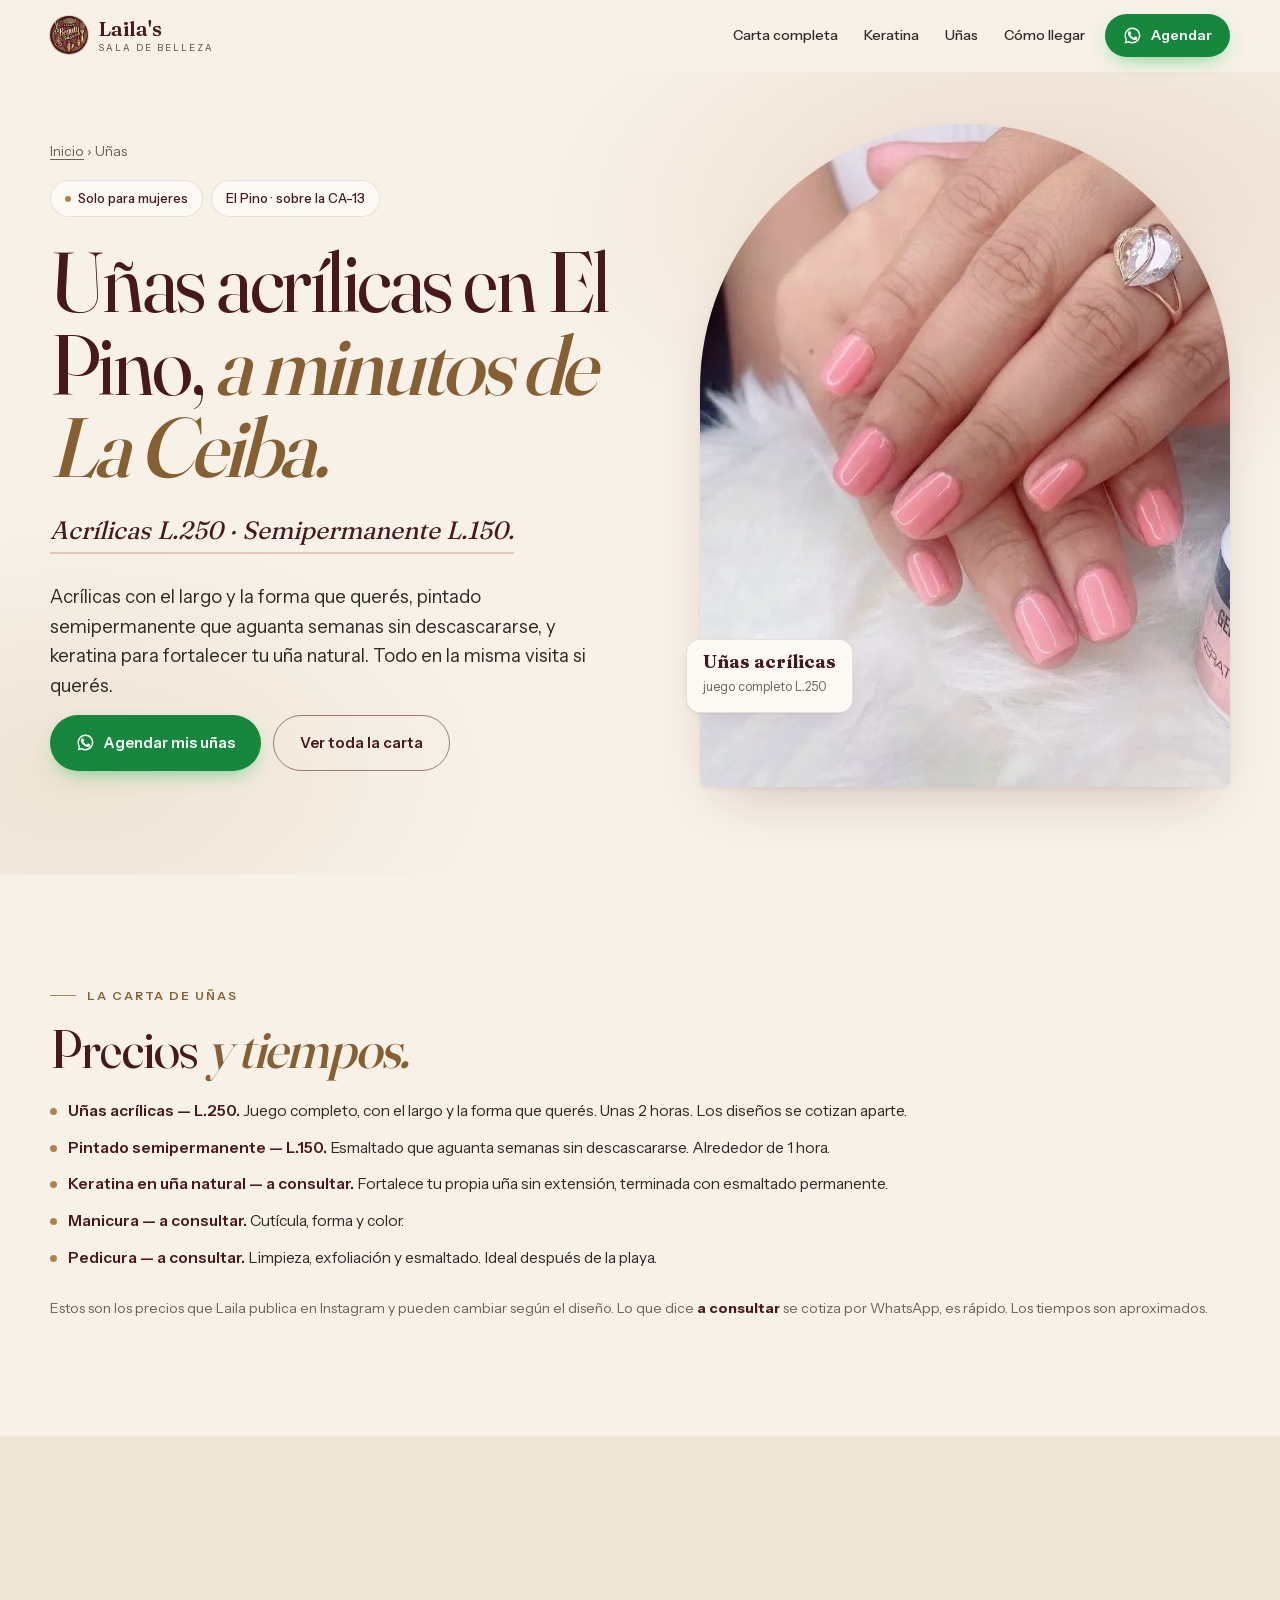
==== commit 00b567dc: "Crop two nail photos to measured bounds; correct stale research claims The keratin-on-natural-nail b" ====
--- a/unas/index.html
+++ b/unas/index.html
@@ -167,11 +167,11 @@
           <div class="bcard__b"><h4>Esmaltado permanente</h4><p>Color parejo que aguanta semanas.</p></div>
         </article>
         <article class="bcard">
-          <div class="bcard__img"><picture><source srcset="../assets/img/work/una-antes-sm.webp" type="image/webp"><img src="../assets/img/work/una-antes-sm.jpg" alt="Uña natural antes del tratamiento de keratina" loading="lazy" width="564" height="746"></picture></div>
+          <div class="bcard__img"><picture><source srcset="../assets/img/work/una-antes-sm.webp" type="image/webp"><img src="../assets/img/work/una-antes-sm.jpg" alt="Uña natural antes del tratamiento de keratina" loading="lazy" width="483" height="700"></picture></div>
           <div class="bcard__b"><h4>Keratina en uña: antes</h4><p>La uña natural, sin tratamiento.</p></div>
         </article>
         <article class="bcard">
-          <div class="bcard__img"><picture><source srcset="../assets/img/work/keratina-una-sm.webp" type="image/webp"><img src="../assets/img/work/keratina-una-sm.jpg" alt="La misma uña después de la keratina en uña natural con esmaltado permanente" loading="lazy" width="548" height="746"></picture></div>
+          <div class="bcard__img"><picture><source srcset="../assets/img/work/keratina-una-sm.webp" type="image/webp"><img src="../assets/img/work/keratina-una-sm.jpg" alt="La misma uña después de la keratina en uña natural con esmaltado permanente" loading="lazy" width="486" height="700"></picture></div>
           <div class="bcard__b"><h4>Keratina en uña: después</h4><p>Más fuerte y con esmaltado permanente.</p></div>
         </article>
       </div>
